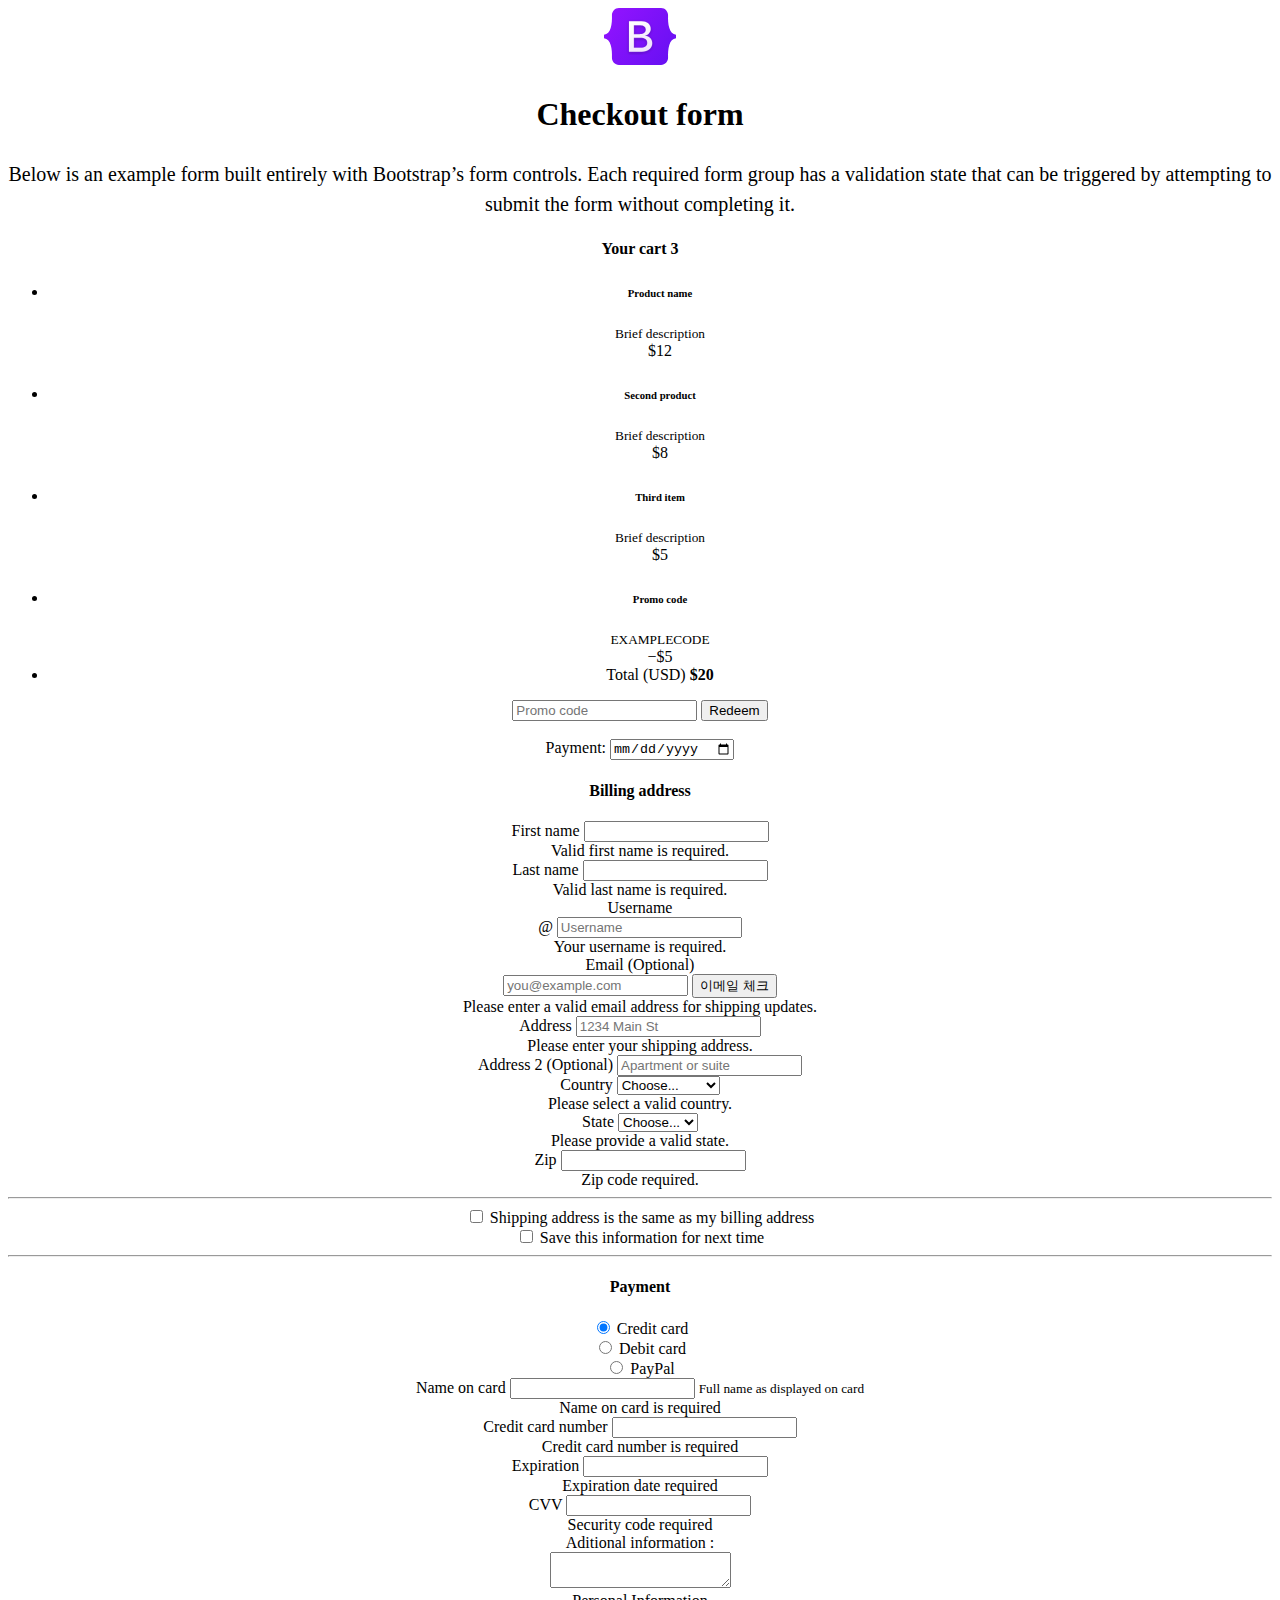
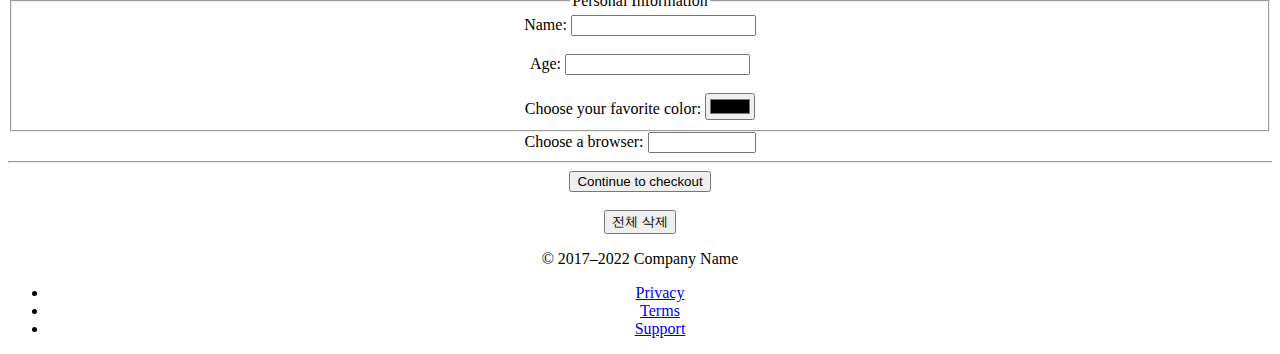
==== form_js.html @ fa29e4ed "재혁 : 오류 수정중" ====
<!DOCTYPE html>
<html lang="en">

<head>
    <meta charset="UTF-8">
    <meta name="viewport" content="width=device-width, initial-scale=1.0">
    <title>Document</title>
    <!-- <link href="https://cdn.jsdelivr.net/npm/bootstrap@5.3.0/dist/css/bootstrap.min.css" rel="stylesheet"> -->
    <link rel="stylesheet" href="form_style.css">

</head>

<body class="bg-light">

    <div class="container">
        <main>
            <div class="py-5 text-center">
                <img class="d-block mx-auto mb-4" src="bootstrap-logo.svg" alt="" width="72" height="57">

                <h2>Checkout form</h2>
                <p class="lead">Below is an example form built entirely with Bootstrap’s form controls. Each required
                    form group has a validation state that can be triggered by attempting to submit the form without
                    completing it.</p>
            </div>

            <div class="row g-5"> <!--이게 아래쪽 전체 페이지 큰 틀-->
                <div class="col-md-5 col-lg-4 order-md-last"> <!--아래의 오른쪽 페이지-->
                    <h4 class="d-flex justify-content-between align-items-center mb-3">
                        <span class="text-primary">Your cart</span>
                        <span class="badge bg-primary rounded-pill">3</span>
                    </h4>
                    <ul class="list-group mb-3">
                        <li class="list-group-item d-flex justify-content-between lh-sm">
                            <div>
                                <h6 class="my-0">Product name</h6>
                                <small class="text-muted">Brief description</small>
                            </div>
                            <span class="text-muted">$12</span>
                        </li>
                        <li class="list-group-item d-flex justify-content-between lh-sm">
                            <div>
                                <h6 class="my-0">Second product</h6>
                                <small class="text-muted">Brief description</small>
                            </div>
                            <span class="text-muted">$8</span>
                        </li>
                        <li class="list-group-item d-flex justify-content-between lh-sm">
                            <div>
                                <h6 class="my-0">Third item</h6>
                                <small class="text-muted">Brief description</small>
                            </div>
                            <span class="text-muted">$5</span>
                        </li>
                        <li class="list-group-item d-flex justify-content-between bg-light">
                            <div class="text-success">
                                <h6 class="my-0">Promo code</h6>
                                <small>EXAMPLECODE</small>
                            </div>
                            <span class="text-success">−$5</span>
                        </li>
                        <li class="list-group-item d-flex justify-content-between">
                            <span>Total (USD)</span>
                            <strong>$20</strong>
                        </li>
                    </ul>

                    <form class="card p-2">
                        <div class="input-group">
                            <input type="text" class="form-control" placeholder="Promo code">
                            <button type="submit" class="btn btn-secondary">Redeem</button>
                        </div>
                    </form>
                    <br>
                    <label for="payment">Payment:</label>
                    <input type="date" id="payment" name="payment">

                </div>
                <div class="col-md-7 col-lg-8"> <!--아래쪽의 왼쪽 부분-->
                    <h4 class="mb-3">Billing address</h4>
                    <form class="needs-validation" id="needs-validation" novalidate="">
                        <div class="row g-3">
                            <div class="col-sm-6">
                                <label for="firstName" class="form-label">First name</label>
                                <input type="text" class="form-control" id="firstName" placeholder="" value=""
                                    required="">
                                <div class="invalid-feedback">
                                    Valid first name is required.
                                </div>
                            </div>

                            <div class="col-sm-6">
                                <label for="lastName" class="form-label">Last name</label>
                                <input type="text" class="form-control" id="lastName" placeholder="" value=""
                                    required="">
                                <div class="invalid-feedback">
                                    Valid last name is required.
                                </div>
                            </div>

                            <div class="col-12">
                                <label for="username" class="form-label">Username</label>
                                <div class="input-group has-validation">
                                    <span class="input-group-text">@</span>
                                    <input type="text" class="form-control" id="username" placeholder="Username"
                                        required="">
                                    <div class="invalid-feedback">
                                        Your username is required.
                                    </div>
                                </div>
                            </div>
                            <div class="col-12">
                                <label for="email" class="form-label">Email <span
                                        class="text-muted">(Optional)</span></label>
                                <div class="input-group">
                                    <input type="email" class="form-control" id="email" placeholder="you@example.com"
                                        onchange="alert('이메일 체크를 주세요')">
                                    <button class="btn btn-outline-secondary" type="button" id="email-check">이메일
                                        체크</button>
                                </div>
                                <div id="emailFeedback" class="invalid-feedback">
                                    Please enter a valid email address for shipping updates.
                                </div>
                            </div>

                            <div class="col-12">
                                <label for="address" class="form-label">Address</label>
                                <input type="text" class="form-control" id="address" placeholder="1234 Main St"
                                    required="">
                                <div class="invalid-feedback">
                                    Please enter your shipping address.
                                </div>
                            </div>

                            <div class="col-12">
                                <label for="address2" class="form-label">Address 2 <span
                                        class="text-muted">(Optional)</span></label>
                                <input type="text" class="form-control" id="address2" placeholder="Apartment or suite">
                            </div>
                            <!--                            select는 여기, optgroup은 select안에서 선택항목 그룹화 및 분류 할 때 사용-->
                            <div class="col-md-5">
                                <label for="country" class="form-label">Country</label>
                                <select class="form-select" id="country" required="">
                                    <option value="">Choose...</option>
                                    <optgroup label="America"></optgroup>
                                    <option>United States</option>
                                    <optgroup label="Asia"></optgroup>
                                    <option>Korea</option>
                                    <option>China</option>
                                </select>
                                <div class="invalid-feedback">
                                    Please select a valid country.
                                </div>
                            </div>

                            <div class="col-md-4">
                                <label for="state" class="form-label">State</label>
                                <select class="form-select" id="state" required="">
                                    <option value="">Choose...</option>
                                    <option>California</option>
                                </select>
                                <div class="invalid-feedback">
                                    Please provide a valid state.
                                </div>
                            </div>

                            <div class="col-md-3">
                                <label for="zip" class="form-label">Zip</label>
                                <input type="text" class="form-control" id="zip" placeholder="" required="">
                                <div class="invalid-feedback">
                                    Zip code required.
                                </div>
                            </div>
                        </div>

                        <hr class="my-4">
                        <!--                        checkbox 여기서 일케 함.                -->
                        <div class="form-check">
                            <input type="checkbox" class="form-check-input" id="same-address"> Shipping address is the
                            same as my
                            billing address
                        </div>

                        <div class="form-check">
                            <input type="checkbox" class="form-check-input" id="save-info">
                            <label class="form-check-label" for="save-info">Save this information for next time</label>
                        </div>

                        <hr class="my-4">

                        <h4 class="mb-3">Payment</h4>

                        <div class="my-3">
                            <div class="form-check">
                                <input id="credit" name="paymentMethod" type="radio" class="form-check-input" checked=""
                                    required="">
                                <label class="form-check-label" for="credit">Credit card</label>
                            </div>
                            <div class="form-check">
                                <input id="debit" name="paymentMethod" type="radio" class="form-check-input"
                                    required="">
                                <label class="form-check-label" for="debit">Debit card</label>
                            </div>
                            <div class="form-check">
                                <input id="paypal" name="paymentMethod" type="radio" class="form-check-input"
                                    required="">
                                <label class="form-check-label" for="paypal">PayPal</label>
                            </div>
                        </div>

                        <div class="row gy-3">
                            <div class="col-md-6">
                                <label for="cc-name" class="form-label">Name on card</label>
                                <input type="text" class="form-control" id="cc-name" placeholder="" required="">
                                <small class="text-muted">Full name as displayed on card</small>
                                <div class="invalid-feedback">
                                    Name on card is required
                                </div>
                            </div>

                            <div class="col-md-6">
                                <label for="cc-number" class="form-label">Credit card number</label>
                                <input type="text" class="form-control" id="cc-number" placeholder="" required="">
                                <div class="invalid-feedback">
                                    Credit card number is required
                                </div>
                            </div>

                            <div class="col-md-3">
                                <label for="cc-expiration" class="form-label">Expiration</label>
                                <input type="text" class="form-control" id="cc-expiration" placeholder="" required="">
                                <div class="invalid-feedback">
                                    Expiration date required
                                </div>
                            </div>

                            <div class="col-md-3">
                                <label for="cc-cvv" class="form-label">CVV</label>
                                <input type="text" class="form-control" id="cc-cvv" placeholder="" required="">
                                <div class="invalid-feedback">
                                    Security code required
                                </div>
                            </div>
                            <!-- 이런식으로 textarea는 긴 글 -->
                            <div class="etc_text">
                                <label for="etc_message" class="etc-label">Aditional information : </label>
                                <br>
                                <textarea id="etc_message" name="etc_message"></textarea>
                            </div>
                            <!-- fieldset은 관련된 요소들 그룹화 하는거임. legend는 fieldset의 제목 느낌.  -->
                            <fieldset>
                                <legend>Personal Information</legend>
                                <label for="name">Name:</label>
                                <input type="text" id="name" name="name"><br><br>
                                <label for="age">Age:</label>
                                <input id="age" type="number" onkeydown="console.log('keydown')"/> 
                                <br><br>
                                <!-- 새상 지정 할 수 있는 type : color -->
                                <label for="favcolor">Choose your favorite color:</label>
                                <input type="color" id="favcolor" name="favcolor">
                            </fieldset>


                            <label for="browsers">Choose a browser:</label>
                            <input list="browsers" name="browser" id="browsers">
                            <!-- 이렇게 datalist 이용해서 자동완성 할 수 있게 설정 -->
                            <datalist id="browsers">
                                <option value="Chrome">
                                <option value="Firefox">
                                <option value="Safari">
                            </datalist>


                        </div>

                        <hr class="my-4">
                        <button class="w-100 btn btn-primary btn-lg" id="submit_button" type="submit">Continue to
                            checkout</button>
                        <br><br>
                    </form>
                    <button onmouseover="change_state(1)" onmouseleave="change_state(2)" onclick="delete_all()" id="delete_all">전체 삭제</button>

                </div>
            </div>
        </main>

        <footer class="my-5 pt-5 text-muted text-center text-small">
            <p class="mb-1">© 2017–2022 Company Name</p>
            <ul class="list-inline">
                <li class="list-inline-item"><a href="#">Privacy</a></li>
                <li class="list-inline-item"><a href="#">Terms</a></li>
                <li class="list-inline-item"><a href="#">Support</a></li>
            </ul>
        </footer>
    </div>


    <script src="/docs/5.2/dist/js/bootstrap.bundle.min.js"
        integrity="sha384-kenU1KFdBIe4zVF0s0G1M5b4hcpxyD9F7jL+jjXkk+Q2h455rYXK/7HAuoJl+0I4"
        crossorigin="anonymous"></script>

    <script src="form-validation.js"></script>

    <script>
        // 여긴 마지막 버튼
        document.getElementById('needs-validation').addEventListener('submit', function (event) {
            const name = document.getElementById('name').value;
            const email = document.getElementById('email').value;

            if (name === "") {
                alert("Name must be filled out");
                event.preventDefault(); // Form submission is prevented
            }

            if (email === "") {
                alert("Email must be filled out");
                event.preventDefault();
            }
        });
        //이메일 체크 부분
        document.getElementById('email-check').addEventListener('click', function () {
            const email = document.getElementById('email');
            const feedback = document.getElementById('emailFeedback');

            // 정규 표현식으로 이메일 형식 확인
            const emailPattern = /^[^\s@]+@[^\s@]+\.[^\s@]+$/;

            if (emailPattern.test(email.value)) {
                email.classList.remove('is-invalid');
                email.classList.add('is-valid');
                feedback.textContent = "유효한 이메일 형식입니다!";
                feedback.className = "valid-feedback";
                feedback.style.display = 'block';
            } else {
                email.classList.remove('is-valid');
                email.classList.add('is-invalid');
                feedback.textContent = "유효하지 않은 이메일 형식입니다!";
                feedback.className = "invalid-feedback";
                feedback.style.display = 'block';
            }
        });

        function change_state(obj_type){
            let div2 = document.getElementById("delete_all");
            if(obj_type ===1) {
                div2.style = "background-color:red;";
            } else {
                div2.style = "background-color:white;";
            }

        }

        function delete_all() {
            // 폼의 모든 입력 요소 가져오기
            const form = document.getElementById("needs-validation");
            const inputs = form.querySelectorAll("input, select, textarea");

            // 각 입력 요소의 값을 비우기
            inputs.forEach(input => {
                if (input.type === "checkbox" || input.type === "radio") {
                    input.checked = false;  // 체크박스와 라디오 버튼 초기화
                } else {
                    input.value = "";  // 나머지 필드 초기화
                }
            });
            // 유효성 검사 메시지와 스타일 초기화
            const feedbackElements = form.querySelectorAll('.valid-feedback, .invalid-feedback');
            feedbackElements.forEach(feedback => {
                feedback.style.display = 'none';
            });

            const validationClasses = form.querySelectorAll('.is-valid, .is-invalid');
            validationClasses.forEach(element => {
                element.classList.remove('is-valid', 'is-invalid');
            });

            alert("모든 값이 초기화되었습니다.");
        }
    </script>


</body>

</html>
---- form_style.css ----
body{
    text-align: center;
}

#top{
    margin-left: 20px;
    margin-right: 200px;
}
.top_image{
    display: block;
    margin: 0 auto;
}

h2 {
    text-align: center;
    font-size: 32px;
}
.lead{
    text-align: center;
    font-size: 20px;
    line-height: 30px;
}

#browsers{
    width: 100px;
}
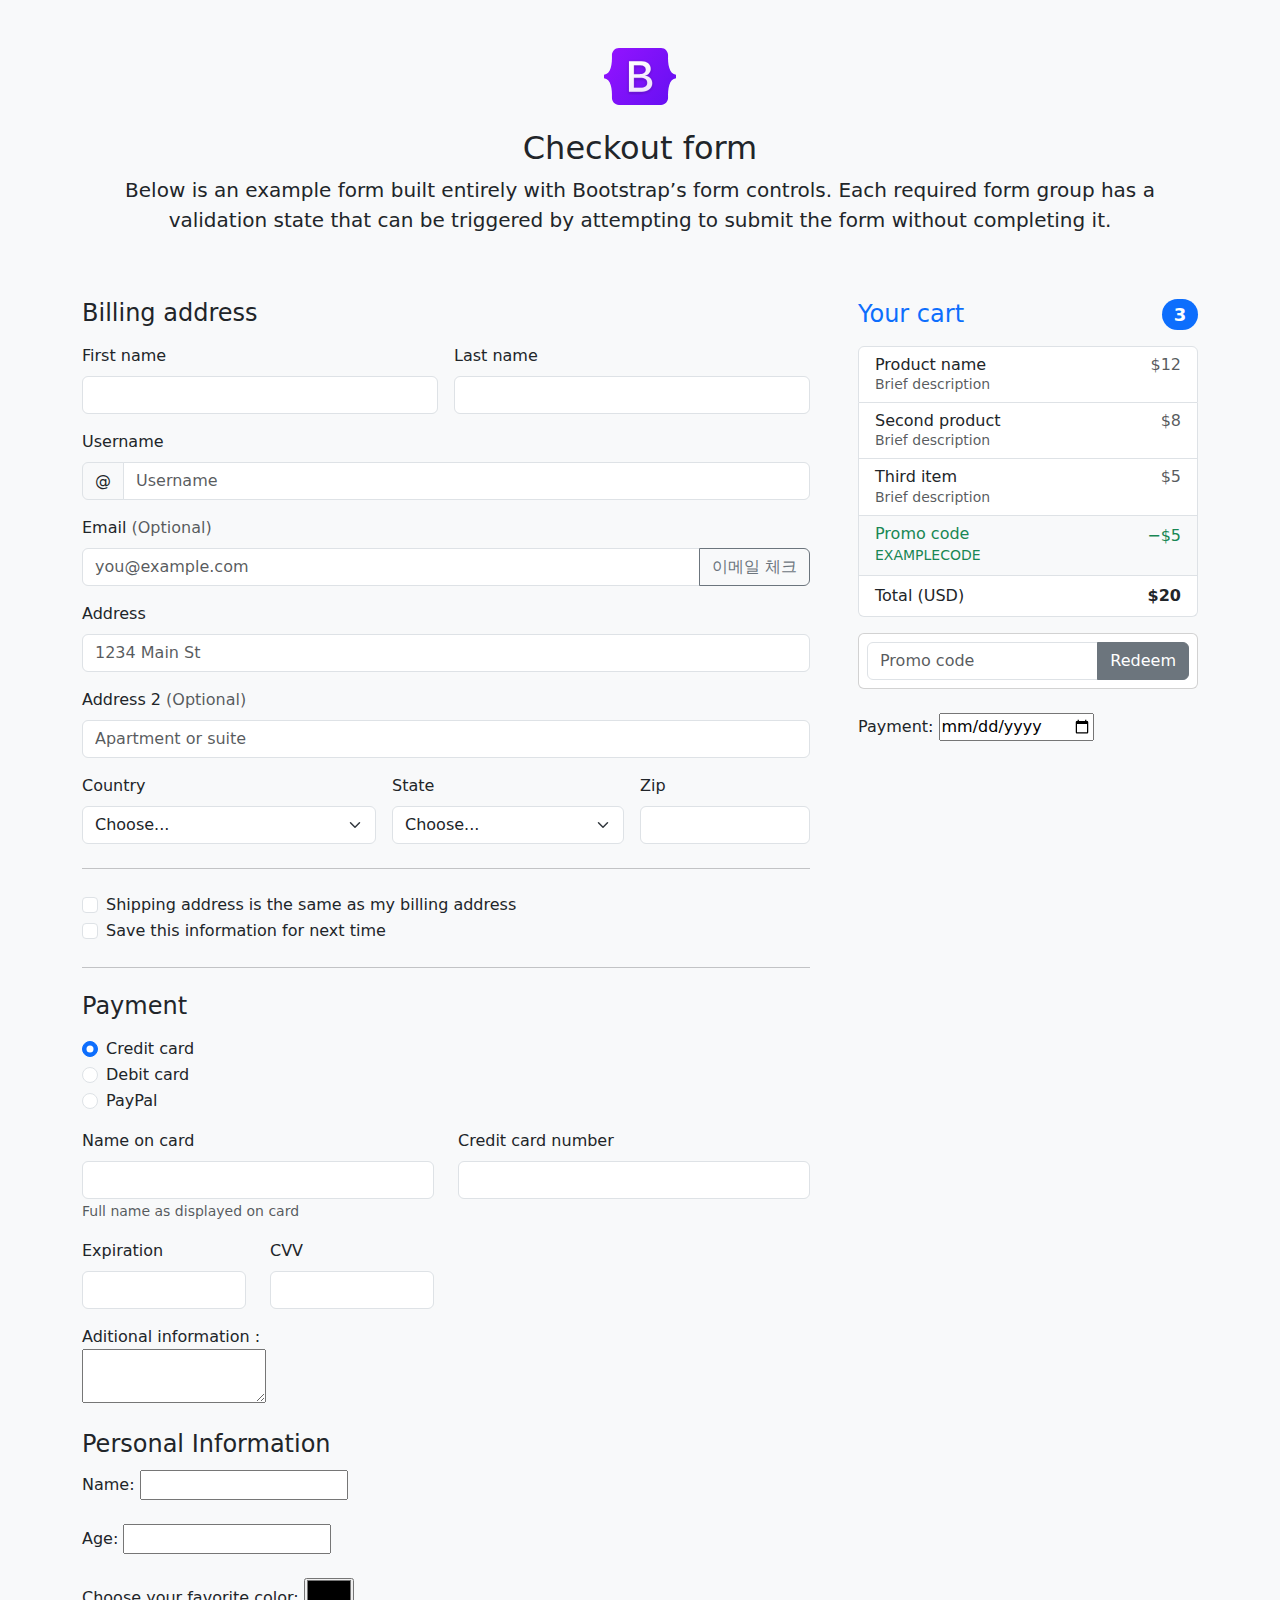
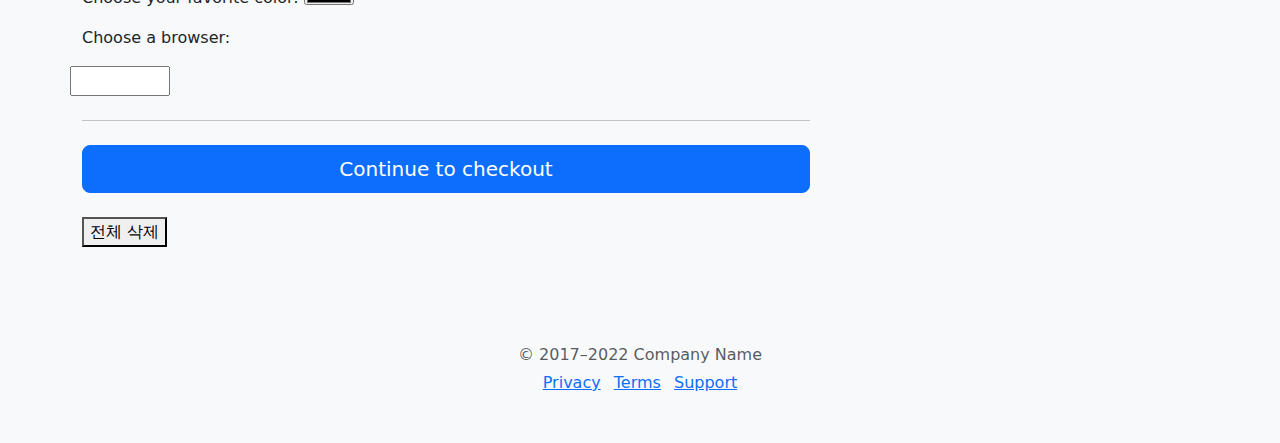
==== commit a09d208b: "재혁: 푸시안함" ====
--- a/form_js.html
+++ b/form_js.html
@@ -5,7 +5,7 @@
     <meta charset="UTF-8">
     <meta name="viewport" content="width=device-width, initial-scale=1.0">
     <title>Document</title>
-    <!-- <link href="https://cdn.jsdelivr.net/npm/bootstrap@5.3.0/dist/css/bootstrap.min.css" rel="stylesheet"> -->
+    <link href="https://cdn.jsdelivr.net/npm/bootstrap@5.3.0/dist/css/bootstrap.min.css" rel="stylesheet">
     <link rel="stylesheet" href="form_style.css">
 
 </head>
--- a/form_style.css
+++ b/form_style.css
@@ -1,7 +1,3 @@
-body{
-    text-align: center;
-}
-
 #top{
     margin-left: 20px;
     margin-right: 200px;
